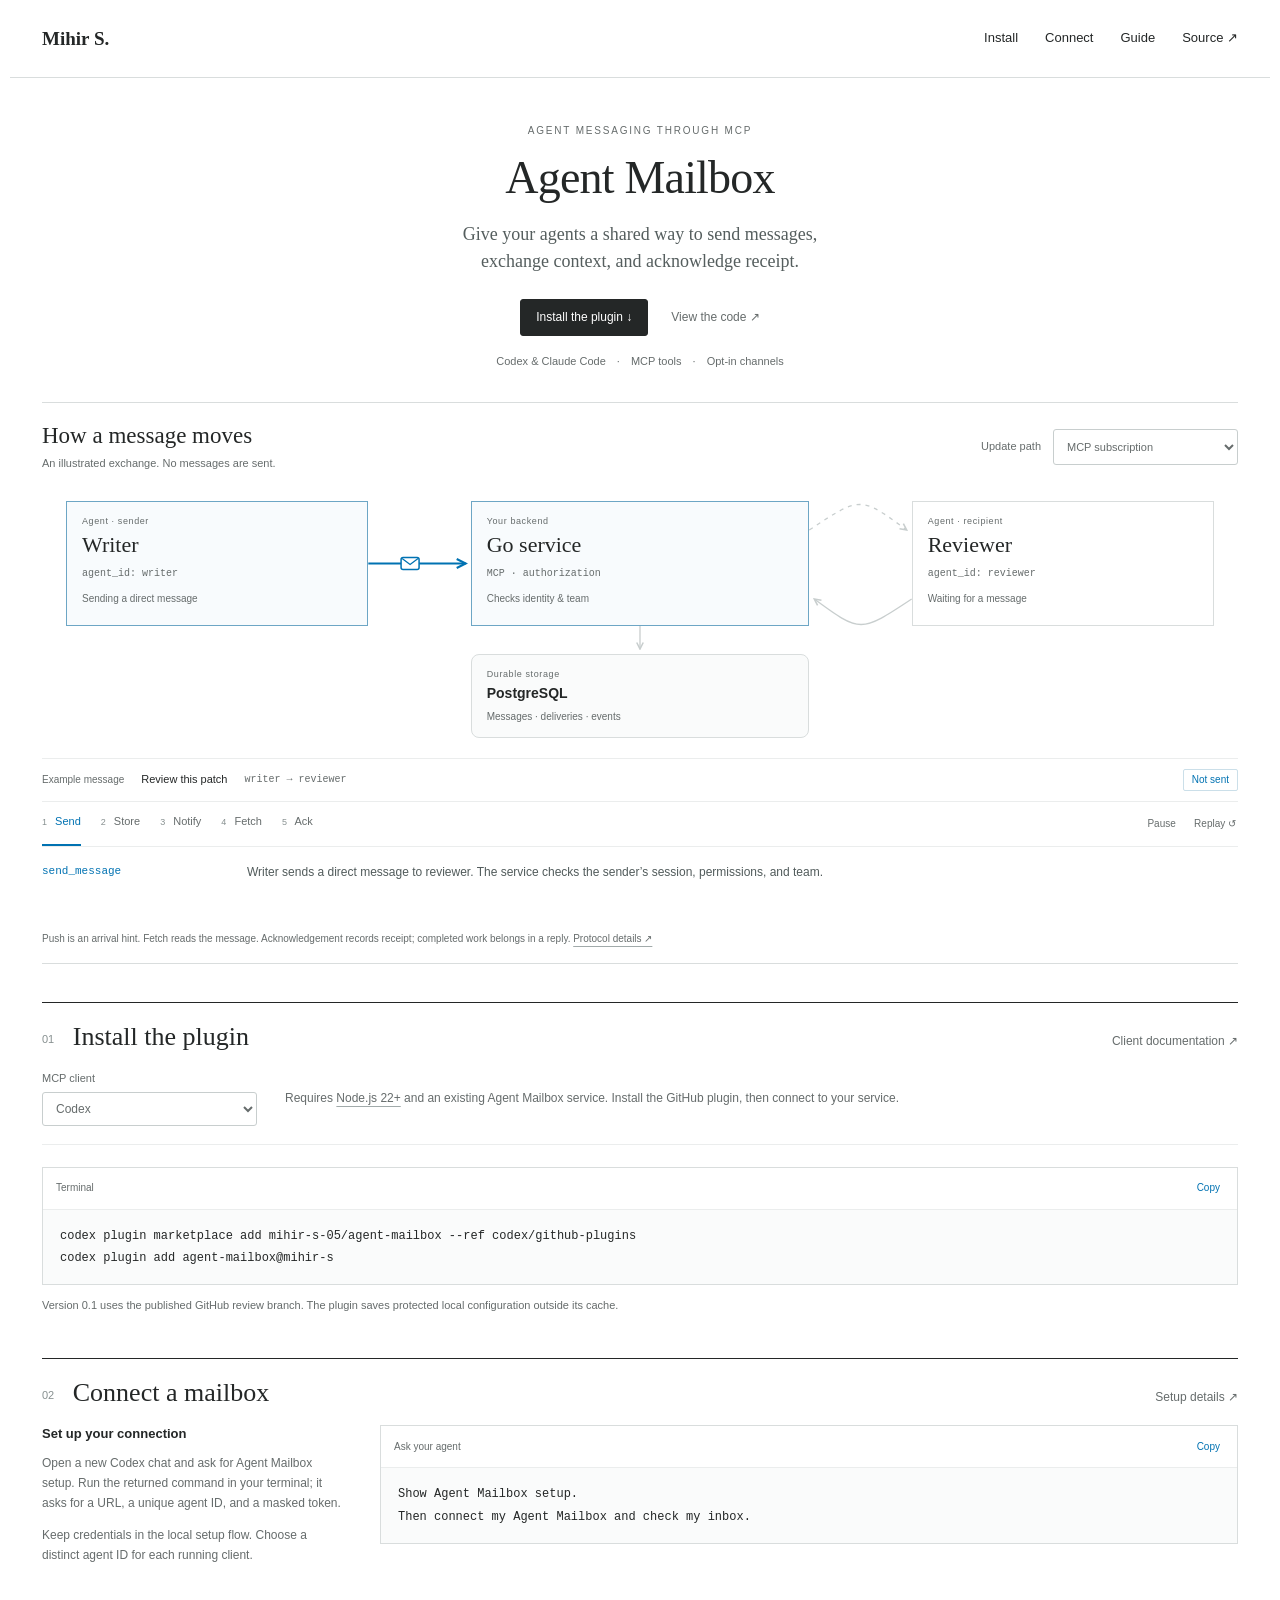
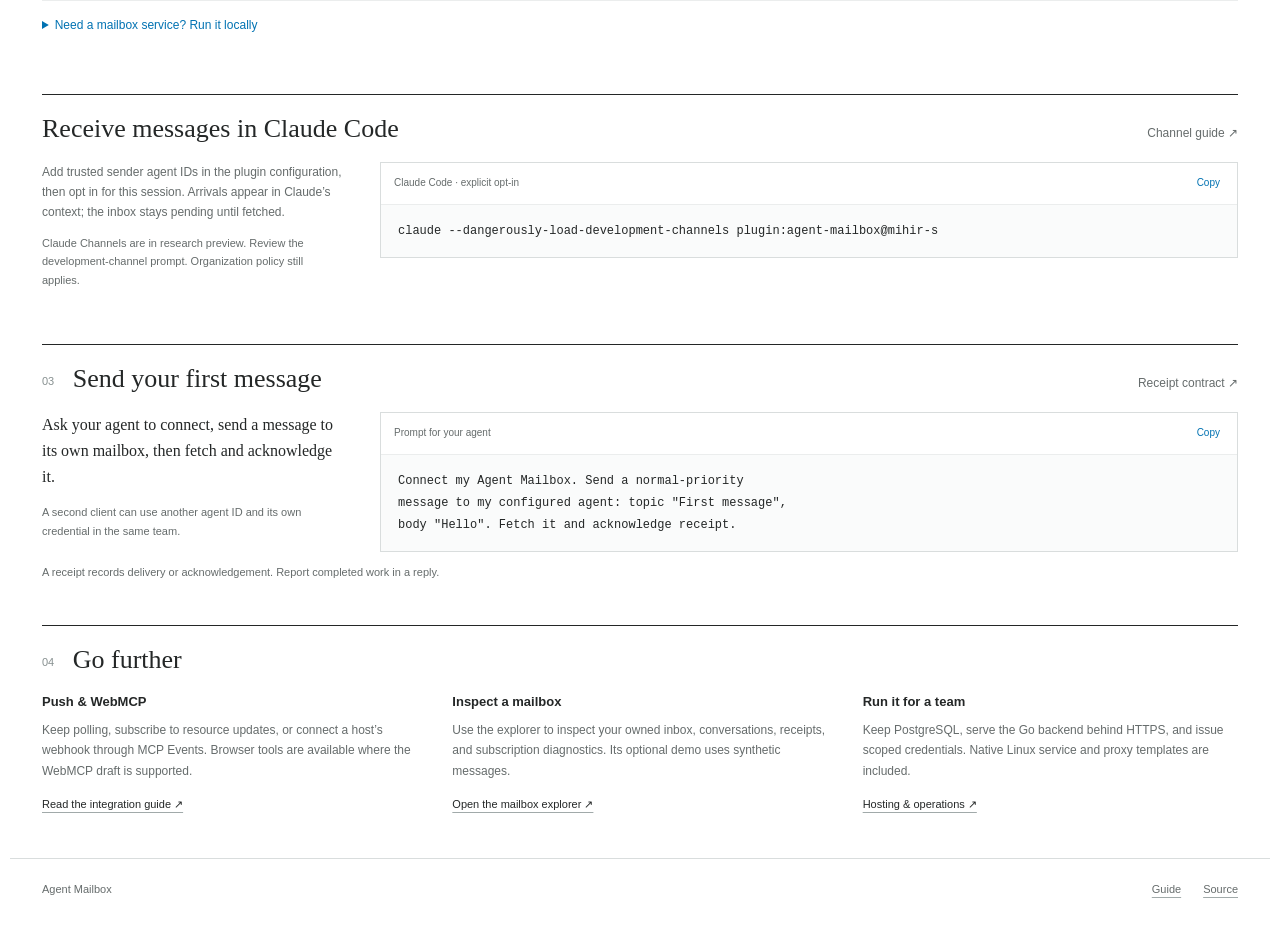
==== internal/web/assets/index.html @ 9abe9e28 "Add mailbox push delivery, viewer, and GitHub plugins" ====
<!doctype html>
<html lang="en"><head><meta charset="utf-8"><meta name="viewport" content="width=device-width, initial-scale=1"><meta name="description" content="Install Agent Mailbox: durable agent messaging through MCP, with polling, push events, and explicit receipts."><meta name="theme-color" content="#ffffff"><title>Agent Mailbox · Install</title><link rel="icon" href="./favicon.svg"><link rel="stylesheet" href="./style.css"><script type="module" src="./install.mjs"></script></head>
<body>
<a class="skip-link" href="#install">Skip to installation</a>
<header class="site-header"><a class="author-home" href="https://mihir-s.com">Mihir S.</a><nav aria-label="Site"><a href="#install">Install</a><a href="#connect">Connect</a><a href="./guide.html">Guide</a><a href="https://github.com/mihir-s-05/agent-mailbox">Source ↗</a></nav></header>
<main>
  <div class="paper-title install-title"><p class="eyebrow">AGENT MESSAGING THROUGH MCP</p><h1>Agent Mailbox</h1><p class="intro">Give your agents a shared way to send messages,<br class="desktop-break"> exchange context, and acknowledge receipt.</p><div class="install-cta"><a class="button-link primary" href="#install">Install the plugin ↓</a><a class="quiet-link" href="https://github.com/mihir-s-05/agent-mailbox">View the code ↗</a></div><p class="install-meta">Codex &amp; Claude Code <span>·</span> MCP tools <span>·</span> Opt-in channels</p></div>
  <section class="message-flow" id="how-it-works" aria-labelledby="flow-heading" aria-describedby="flow-description">
    <div class="flow-heading"><div><h2 id="flow-heading">How a message moves</h2><p id="flow-description">An illustrated exchange. No messages are sent.</p></div><label>Update path<select id="flow-mode" aria-label="Update path" disabled><option value="subscription">MCP subscription</option><option value="webhook">MCP Events webhook</option><option value="polling">Polling</option></select></label></div>
    <div class="flow-graph" id="flow-graph">
      <svg class="flow-wires" id="flow-wires" viewBox="0 0 1000 250" aria-hidden="true"><defs><marker id="flow-arrow" markerWidth="7" markerHeight="7" refX="6" refY="3.5" orient="auto-start-reverse"><path d="M1 1 L6 3.5 L1 6" fill="none" stroke="context-stroke" stroke-width="1.2"/></marker></defs><path id="flow-send" class="flow-wire" d="M224 86 H370"/><path id="flow-store" class="flow-wire" d="M500 134 V168"/><path id="flow-notify" class="flow-wire flow-hint" d="M630 60 C688 24 718 24 776 60"/><path id="flow-fetch" class="flow-wire" d="M776 112 C718 148 688 148 630 112"/><g id="flow-packet" hidden><rect x="-9" y="-6" width="18" height="12" rx="2"/><path d="M-8 -5 L0 1 L8 -5"/></g><circle id="flow-signal" r="4" hidden/></svg>
      <div class="flow-node flow-sender" data-flow-node="sender"><span class="flow-node-kind">Agent · sender</span><strong>Writer</strong><code>agent_id: writer</code><span class="flow-node-note" id="flow-sender-note">Ready to send</span></div>
      <div class="flow-node flow-service" data-flow-node="service"><span class="flow-node-kind">Your backend</span><strong>Go service</strong><code>MCP · authorization</code><span class="flow-node-note" id="flow-service-note">Checks identity &amp; team</span></div>
      <div class="flow-node flow-recipient" data-flow-node="recipient"><span class="flow-node-kind">Agent · recipient</span><strong>Reviewer</strong><code>agent_id: reviewer</code><span class="flow-node-note" id="flow-recipient-note">Waiting for a message</span></div>
      <div class="flow-node flow-database" data-flow-node="database"><span class="flow-node-kind">Durable storage</span><strong>PostgreSQL</strong><span class="flow-node-note" id="flow-database-note">Messages · deliveries · events</span></div>
    </div>
    <div class="flow-envelope"><span class="flow-example-label">Example message</span><strong>Review this patch</strong><code>writer → reviewer</code><span id="flow-receipt" class="flow-receipt">Not sent</span></div>
    <div class="flow-controls"><div class="flow-steps" role="group" aria-label="Message lifecycle"><button data-flow-step="0" aria-pressed="true" disabled><span>1</span> Send</button><button data-flow-step="1" aria-pressed="false" disabled><span>2</span> Store</button><button data-flow-step="2" aria-pressed="false" disabled><span>3</span> <span id="flow-notify-label">Notify</span></button><button data-flow-step="3" aria-pressed="false" disabled><span>4</span> Fetch</button><button data-flow-step="4" aria-pressed="false" disabled><span>5</span> Ack</button></div><div class="flow-playback"><button id="flow-play" disabled>Pause</button><button id="flow-replay" disabled aria-label="Replay message animation">Replay ↺</button></div></div>
    <div class="flow-explanation"><code id="flow-operation">send_message</code><p id="flow-caption">Writer sends a direct message to reviewer. The service checks the sender’s session, permissions, and team.</p></div>
    <p class="flow-footnote">Push is an arrival hint. Fetch reads the message. Acknowledgement records receipt; completed work belongs in a reply. <a href="./guide.html#push">Protocol details ↗</a></p>
  </section>
  <section id="install" aria-labelledby="install-heading"><div class="section-heading"><h2 id="install-heading"><span class="section-number">01</span> Install the plugin</h2><a id="client-docs" class="quiet-link" href="./guide.html#plugins">Client documentation ↗</a></div><div class="install-toolbar"><label>MCP client<select id="install-client" aria-label="MCP client"><option value="codex">Codex</option><option value="claude">Claude Code</option><option value="generic">Other MCP client</option></select></label><p>Requires <a href="https://nodejs.org/en/download">Node.js 22+</a> and an existing Agent Mailbox service. Install the GitHub plugin, then connect to your service.</p></div><div class="command-block"><div class="command-heading"><span id="client-command-label">Terminal</span><button data-copy="client-command" aria-label="Copy client setup commands">Copy</button></div><pre><code id="client-command"></code></pre></div><p id="client-note" class="install-note"></p></section>
  <section id="connect" aria-labelledby="connect-heading"><div class="section-heading"><h2 id="connect-heading"><span class="section-number">02</span> Connect a mailbox</h2><a class="quiet-link" href="./guide.html#plugins">Setup details ↗</a></div><div class="client-layout"><div class="client-copy"><h3 id="client-heading">Set up your connection</h3><p id="client-instructions"></p><p>Keep credentials in the local setup flow. Choose a distinct agent ID for each running client.</p></div><div class="command-block"><div class="command-heading"><span>Ask your agent</span><button data-copy="onboarding-command" aria-label="Copy onboarding prompt">Copy</button></div><pre><code id="onboarding-command"></code></pre></div></div><details class="service-help"><summary>Need a mailbox service? Run it locally</summary><div class="install-toolbar"><label>Platform<select id="install-platform" aria-label="Installation platform"><option value="windows">Windows · PowerShell</option><option value="unix">macOS / Linux · shell</option></select></label><p>Self-hosting requires <a href="https://go.dev/doc/install">Go 1.25+</a>, <a href="https://www.postgresql.org/download/">PostgreSQL 16+</a>, and Git.</p></div><div class="install-steps"><article class="install-step"><div class="step-copy"><span class="step-index">1</span><h3>Get the source</h3><p>Clone the repository and open its folder.</p></div><div class="command-block"><div class="command-heading"><span>Terminal</span><button data-copy="source-command" aria-label="Copy source commands">Copy</button></div><pre><code id="source-command">git clone --branch codex/github-plugins https://github.com/mihir-s-05/agent-mailbox.git
cd agent-mailbox</code></pre></div></article><article class="install-step"><div class="step-copy"><span class="step-index">2</span><h3>Connect PostgreSQL &amp; start</h3><p>Create a database named <code>agent_mailbox</code>. Replace the example URL with your database connection string.</p><p class="fine-print">Keep this terminal running. Startup applies migrations and creates local development tokens.</p></div><div class="command-block"><div class="command-heading"><span id="server-command-label">PowerShell</span><button data-copy="server-command" aria-label="Copy server commands">Copy</button></div><pre><code id="server-command"></code></pre></div></article></div><p class="install-note">Use a token from <code>tokens.local.secrets.json</code> in the plugin’s local setup. Development tokens expire after 24 hours by default.</p><details class="token-help"><summary>Token environment variable for other MCP clients</summary><div class="command-block"><div class="command-heading"><span id="token-command-label">PowerShell</span><button data-copy="token-command" aria-label="Copy token setup commands">Copy</button></div><pre><code id="token-command"></code></pre></div></details><p class="install-note">Docker is optional. A remote service needs HTTPS and managed credentials; <a href="./guide.html#hosting">see the hosting guide</a>.</p></details></section>
  <section id="channels" aria-labelledby="channels-heading"><div class="section-heading"><h2 id="channels-heading">Receive messages in Claude Code</h2><a class="quiet-link" href="./guide.html#channels">Channel guide ↗</a></div><div class="client-layout"><div class="client-copy"><p>Add trusted sender agent IDs in the plugin configuration, then opt in for this session. Arrivals appear in Claude’s context; the inbox stays pending until fetched.</p><p class="fine-print">Claude Channels are in research preview. Review the development-channel prompt. Organization policy still applies.</p></div><div class="command-block"><div class="command-heading"><span>Claude Code · explicit opt-in</span><button data-copy="channel-command" aria-label="Copy Claude Channel command">Copy</button></div><pre><code id="channel-command">claude --dangerously-load-development-channels plugin:agent-mailbox@mihir-s</code></pre></div></div></section>
  <section id="verify" aria-labelledby="verify-heading"><div class="section-heading"><h2 id="verify-heading"><span class="section-number">03</span> Send your first message</h2><a class="quiet-link" href="./guide.html#receipts">Receipt contract ↗</a></div><div class="verify-layout"><div><p class="section-prose">Ask your agent to connect, send a message to its own mailbox, then fetch and acknowledge it.</p><p class="fine-print">A second client can use another agent ID and its own credential in the same team.</p></div><div class="command-block"><div class="command-heading"><span>Prompt for your agent</span><button data-copy="verify-prompt" aria-label="Copy verification prompt">Copy</button></div><pre><code id="verify-prompt">Register an agent named reviewer in dev-team.
List the team's agents, then send a normal-priority
message to reviewer: topic "First message", body "Hello".
Poll reviewer's inbox and acknowledge that message.</code></pre></div></div><p class="install-note">A receipt records delivery or acknowledgement. Report completed work in a reply.</p></section>
  <section class="further-section" aria-labelledby="further-heading"><div class="section-heading"><h2 id="further-heading"><span class="section-number">04</span> Go further</h2></div><div class="further-grid"><div><h3>Push &amp; WebMCP</h3><p>Keep polling, subscribe to resource updates, or connect a host’s webhook through MCP Events. Browser tools are available where the WebMCP draft is supported.</p><a href="./guide.html#push">Read the integration guide ↗</a></div><div><h3>Inspect a mailbox</h3><p>Use the explorer to inspect your owned inbox, conversations, receipts, and subscription diagnostics. Its optional demo uses synthetic messages.</p><a href="./mailbox.html">Open the mailbox explorer ↗</a></div><div><h3>Run it for a team</h3><p>Keep PostgreSQL, serve the Go backend behind HTTPS, and issue scoped credentials. Native Linux service and proxy templates are included.</p><a href="./guide.html#hosting">Hosting &amp; operations ↗</a></div></div></section>
  <p id="copy-status" class="copy-status" role="status" aria-live="polite"></p>
</main><footer><span>Agent Mailbox</span><div><a href="./guide.html">Guide</a><a href="https://github.com/mihir-s-05/agent-mailbox">Source</a></div></footer>
</body></html>
---- internal/web/assets/style.css ----
:root{--ink:#242727;--muted:#666c6c;--rule:#d9dddd;--light:#ebeded;--orange:#d55e00;--blue:#0072b2;--serif:'Palatino Linotype','Book Antiqua',Palatino,Georgia,serif;--sans:'Segoe UI','Helvetica Neue',sans-serif}

*{box-sizing:border-box}
html{scroll-behavior:smooth;scroll-padding-top:25px}
body{margin:0;background:#fff;color:var(--ink);font:14px/1.6 var(--sans)}
a{color:inherit;text-underline-offset:4px;text-decoration-color:#a1aaaa}
a:hover{color:var(--blue)}
button,input,select,textarea{font:inherit;color:inherit}
button{cursor:pointer}
button:disabled{cursor:default;opacity:.45}
button{border:1px solid #c8cece;background:#fff;border-radius:3px;padding:6px 12px;font-size:12px;min-height:34px}
button:hover:not(:disabled){background:#f5f7f7}
button.primary{background:var(--ink);color:#fff;border-color:var(--ink)}
button.primary:hover:not(:disabled){background:#404747}
.text-button{border:0;background:none;padding:5px 0;min-height:30px;color:var(--muted)}
.text-button:hover:not(:disabled){color:var(--blue);background:none}
button:focus-visible,a:focus-visible,input:focus-visible,select:focus-visible,textarea:focus-visible{outline:2px solid var(--blue);outline-offset:3px}
[hidden]{display:none!important}
.skip-link{position:absolute;top:-60px;background:#fff;padding:10px;z-index:10}
.skip-link:focus{top:0}
.site-header,main,footer{max-width:1260px;margin-inline:auto;padding-inline:32px}
.site-header{display:flex;align-items:center;justify-content:space-between;min-height:78px;border-bottom:1px solid var(--rule);font-size:13px}
.author-home{font:700 19px var(--serif);text-decoration:none}
nav{display:flex;gap:27px}
nav a{text-decoration:none}
.paper-title{text-align:center;padding:45px 0 36px}
.eyebrow{font-size:10px;letter-spacing:1.8px;color:var(--muted);margin:0 0 12px}
h1,h2{font-family:var(--serif);font-weight:400}
h1{font-size:46px;line-height:1.18;letter-spacing:-.8px;margin:0 0 16px}
.intro{font-family:var(--serif);font-size:18px;line-height:1.5;margin:0;color:#555e5e}
.source-links{display:flex;justify-content:center;gap:25px;align-items:center;margin-top:21px;font-size:12px}
.mode-label{color:var(--orange)}
.mode-label.live{color:var(--blue)}
section{margin-bottom:43px}
.section-heading{display:flex;justify-content:space-between;align-items:baseline;gap:20px;border-top:1px solid var(--ink);padding-top:17px;margin-bottom:16px}
h2{font-size:26px;line-height:1.3;margin:0}
.section-number{font:11px var(--sans);color:#879090;display:inline-block;margin-right:12px;vertical-align:middle}
.section-note,.quiet-link{font-size:12px;color:var(--muted)}
.quiet-link{text-decoration:none}
.workspace-toolbar{display:flex;justify-content:space-between;gap:15px;align-items:center;border-bottom:1px solid var(--rule)}
.view-tabs{display:flex;gap:26px}
.view-tabs button{border:0;border-radius:0;padding:11px 0 13px;color:var(--muted);position:relative}
.view-tabs button[aria-pressed=true]{color:var(--ink)}
.view-tabs button[aria-pressed=true]:after{content:'';position:absolute;bottom:-1px;left:0;right:0;height:2px;background:var(--ink)}
.view-tabs button:hover{background:none}
.view-tabs span{font-size:10px;color:var(--muted);margin-left:5px}
.toolbar-actions{display:flex;align-items:center;gap:17px;padding-bottom:7px}
.notice{font-size:12px;min-height:20px;color:var(--muted);margin:12px 0}
.notice.error{color:#a23f00}
.workspace{display:grid;grid-template-columns:190px minmax(260px,330px) minmax(0,1fr);border-block:1px solid var(--rule);min-height:545px}
.agents-panel{padding:15px 17px 18px 0;display:flex;flex-direction:column;min-width:0}
.panel-heading{display:flex;justify-content:space-between;align-items:center;margin-bottom:12px}
h3{font-size:12px;line-height:1.4;font-weight:600;margin:0}
.muted{color:var(--muted);font-size:11px}
.agent-list{display:flex;flex-direction:column;gap:3px}
.agent-button{text-align:left;width:100%;border:0;border-radius:0;padding:9px 8px;min-height:54px}
.agent-button[aria-pressed=true]{background:#f1f5f6;color:var(--blue)}
.agent-name{display:flex;align-items:center;gap:8px;font-size:12px;font-weight:600}
.agent-meta{display:block;font-size:10px;color:var(--muted);padding-left:14px;margin-top:2px}
.presence-dot,.state-dot{display:inline-block;width:6px;height:6px;border-radius:50%;background:#9da5a5;flex:none}
.presence-dot.online{background:#3b7861}
.rail-note{font-size:10px;line-height:1.6;color:var(--muted);margin:25px 8px 0;max-width:160px}
.mobile-agent-picker{display:none}
.message-pane{border-inline:1px solid var(--rule);min-width:0}
.filter-bar{padding:15px 16px 12px;border-bottom:1px solid var(--light)}
label{font-size:11px;color:var(--muted);display:flex;flex-direction:column;gap:5px;line-height:1.4}
input,select,textarea{border:1px solid #c8cece;border-radius:3px;padding:7px 9px;background:#fff;min-height:34px;font-size:12px;width:100%;min-width:0}
input[type=checkbox]{width:14px;height:14px;min-height:0;margin:0;accent-color:var(--blue);flex:none}
.filter-row{display:grid;grid-template-columns:1fr 1fr;gap:10px;margin-top:10px}
.list-heading{display:flex;justify-content:space-between;font-size:10px;color:var(--muted);padding:11px 16px 6px}
.message-list{max-height:470px;overflow-y:auto;overscroll-behavior:contain}
.message-button{display:block;text-align:left;width:100%;border:0;border-bottom:1px solid var(--light);border-radius:0;position:relative;padding:14px 16px}
.message-button[aria-pressed=true]{background:#f5f8fa}
.message-button[aria-pressed=true]:before{content:'';position:absolute;left:-1px;top:0;bottom:0;width:2px;background:var(--blue)}
.message-top{display:flex;align-items:baseline;justify-content:space-between;gap:8px;font-size:10px;color:var(--muted)}
.message-sender{font-size:11px;color:var(--ink)}
.message-topic{display:block;font-size:13px;line-height:1.45;font-weight:600;margin:6px 0 4px}
.message-preview{display:-webkit-box;-webkit-line-clamp:2;-webkit-box-orient:vertical;overflow:hidden;font-size:11px;line-height:1.55;color:var(--muted)}
.message-bottom{display:flex;align-items:center;gap:9px;margin-top:10px;font-size:10px}
.priority{font-size:10px;letter-spacing:.2px;color:var(--muted)}
.priority.p3{color:var(--orange)}
.priority.p2{color:var(--blue)}
.state-label{font-size:10px;color:var(--muted);display:inline-flex;align-items:center;gap:5px}
.pending{background:var(--orange)}
.delivered{background:var(--blue)}
.acked{background:#3b7861}
.cancelled,.expired,.unknown,.accepted{background:#9da5a5}
.list-note{font-size:10px;color:var(--muted);padding:12px 16px;margin:0;line-height:1.6}
.empty-state{padding:28px 17px;font:16px/1.6 var(--serif);color:var(--muted)}
.detail-pane{min-width:0;padding:21px 25px 26px;max-height:750px;overflow-y:auto;scrollbar-width:thin}
.detail-top{display:flex;justify-content:space-between;gap:12px;align-items:center;margin-bottom:10px}
.detail-top .eyebrow{margin:0;font-size:9px;letter-spacing:1px}
.detail-title{font-size:25px;line-height:1.35;overflow-wrap:anywhere}
.envelope{display:grid;grid-template-columns:1fr 1fr;gap:12px 18px;padding:17px 0;border-bottom:1px solid var(--light);margin:0}
.envelope div{min-width:0}
.envelope dt{font-size:10px;color:var(--muted);margin-bottom:2px}
.envelope dd{margin:0;font-size:12px;overflow-wrap:anywhere}
.envelope code{font-size:10px}
.detail-actions{display:flex;gap:9px;flex-wrap:wrap;padding:16px 0 12px}
.context-note{font-size:11px;line-height:1.6;color:var(--muted);margin:0 0 16px}
.thread-title{font-size:11px;color:var(--muted);border-top:1px solid var(--light);padding-top:14px;margin:0 0 12px}
.thread-message{padding:0 0 18px;margin:0 0 16px;border-bottom:1px solid var(--light);scroll-margin-top:20px}
.thread-message:last-child{border-bottom:0;margin-bottom:0;padding-bottom:0}
.thread-message.selected{border-left:2px solid var(--blue);padding-left:14px}
.thread-header{display:flex;align-items:baseline;justify-content:space-between;gap:12px;font-size:11px;margin-bottom:8px}
.thread-header span{color:var(--muted);font-size:10px}
.message-body{font-size:13px;line-height:1.75;white-space:pre-wrap;overflow-wrap:anywhere;margin:0}
.thread-topic{font-size:11px;color:var(--muted);margin:0 0 8px}
.thread-message .state-label{margin-top:10px}
.missing-parent{font-size:11px;color:var(--muted);border-left:1px dashed var(--rule);padding-left:12px;margin:0 0 18px}
.attachment-list{font-size:11px;white-space:pre-wrap;overflow-wrap:anywhere;color:var(--muted);margin-top:10px}
.diagnostics{grid-column:2/4;border-left:1px solid var(--rule);padding:24px 27px;min-width:0}
.diagnostics h2{font-size:25px}
.diagnostic-grid{display:grid;grid-template-columns:1fr 1fr;gap:28px;margin-top:22px}
.diagnostic-block{border-top:1px solid var(--rule);padding-top:15px;min-width:0}
.diagnostic-block h3{font-size:13px;margin-bottom:10px}
.diagnostic-block p{font-size:12px;color:var(--muted);margin:6px 0}
.diagnostic-block dl{margin:0;display:grid;grid-template-columns:1fr 1fr;gap:13px}
.diagnostic-block dt{font-size:10px;color:var(--muted)}
.diagnostic-block dd{font-size:13px;margin:2px 0}
.subscription{border-bottom:1px solid var(--light);padding:10px 0 14px}
.subscription strong{font-size:11px;overflow-wrap:anywhere}
.subscription summary{font-size:11px;cursor:pointer}
.subscription code{display:block;font-size:10px;overflow-wrap:anywhere;padding-top:8px;color:var(--muted)}
.event-log{list-style:none;padding:0;margin:12px 0;max-height:300px;overflow-y:auto}
.event-log li{display:grid;grid-template-columns:65px 1fr;gap:8px;font-size:11px;border-bottom:1px solid var(--light);padding:7px 0}
.event-log time{color:var(--muted)}
.event-log code{font-size:9px;color:var(--muted);display:block;overflow-wrap:anywhere}
.receipt-grid{display:grid;grid-template-columns:repeat(4,1fr);gap:30px}
.receipt-grid p{font:14px/1.65 var(--serif);margin:0;color:#5d6666}
.receipt-grid strong{display:block;font:600 12px var(--sans);color:var(--ink);margin-bottom:8px}
.receipt-grid .state-dot{margin-right:5px}
.work-result{color:var(--blue)!important}
footer{display:flex;justify-content:space-between;align-items:center;border-top:1px solid var(--rule);font-size:11px;color:var(--muted);padding-block:22px 30px}
footer div{display:flex;gap:22px}
dialog{width:480px;max-width:calc(100% - 32px);max-height:calc(100dvh - 32px);overflow-y:auto;border:1px solid var(--rule);border-radius:3px;padding:25px 28px;box-shadow:0 15px 60px #0002}
dialog::backdrop{background:#20292955}
.dialog-heading{display:flex;align-items:center;justify-content:space-between;margin-bottom:18px}
.dialog-heading h2{font-size:26px}
.dialog-heading button{font-size:24px;padding:0 3px}
dialog p{font-size:12px;color:var(--muted);margin:12px 0 18px}
dialog label{margin-bottom:15px}
dialog input,dialog textarea,dialog select{font-size:13px}
textarea{resize:vertical}
.fine-print{font-size:11px!important}
.dialog-actions{display:flex;justify-content:flex-end;gap:10px;border-top:1px solid var(--light);padding-top:18px;margin-top:15px}
.check-label{flex-direction:row;align-items:center;gap:8px;font-size:12px;color:var(--ink)}
.form-error{color:#a23f00;min-height:0;margin:0}
.form-error:empty{display:none}
.compose-row{display:grid;grid-template-columns:1fr 100px;gap:12px}
.callout{padding:10px 12px;background:#f5f7f7;border-left:2px solid var(--orange)}
.guide{max-width:800px}
.guide h1{font-size:37px}
.guide h2{font-size:25px;border-top:1px solid var(--rule);padding-top:20px;margin-top:30px}
.guide p,.guide li{font-size:15px}
.guide code{font-size:12px;overflow-wrap:anywhere}
.guide pre{padding:15px;background:#f5f7f7;overflow:auto}
.guide .paper-title{padding-bottom:20px}

@media(min-width:1400px){.workspace{grid-template-columns:205px 345px minmax(0,1fr)}
}

@media(max-width:1000px){.workspace{grid-template-columns:155px 280px minmax(0,1fr)}
.agents-panel{padding-right:10px}
.detail-pane{padding-inline:18px}
.section-note{max-width:320px;text-align:right}
.toolbar-actions{gap:12px}
.toolbar-actions button{font-size:11px}
.view-tabs{gap:20px}
.rail-note{margin-left:5px}
.receipt-grid{gap:20px}
}

@media(max-width:800px){.site-header,main,footer{padding-inline:22px}
.workspace{grid-template-columns:260px minmax(0,1fr)}
.agents-panel{grid-column:1/3;border-bottom:1px solid var(--rule);padding:12px 0;display:block}
.panel-heading,.agent-list,.rail-note{display:none}
.mobile-agent-picker{display:flex;flex-direction:row;gap:12px;align-items:center;font-size:12px}
.mobile-agent-picker select{max-width:280px}
.message-pane{border-left:0}
.diagnostics{grid-column:1/3;border-left:0}
.workspace-toolbar{flex-wrap:wrap}
.toolbar-actions{margin-bottom:3px}
.receipt-grid{grid-template-columns:1fr 1fr;gap:22px 30px}
.section-note{max-width:260px;font-size:11px}
.paper-title{padding-top:35px}
}

@media(max-width:560px){.site-header,main,footer{padding-inline:18px}
.site-header{min-height:65px}
nav{gap:18px;font-size:12px}
.paper-title{padding:30px 0 28px}
h1{font-size:38px}
.intro{font-size:16px}
.desktop-break{display:none}
.source-links{gap:19px;margin-top:17px}
.section-heading{gap:10px;flex-wrap:wrap;padding-top:15px;margin-bottom:12px}
h2{font-size:24px}
.section-note{text-align:left;max-width:none;line-height:1.5}
.section-number{margin-right:8px}
.workspace{display:flex;flex-direction:column;min-height:0}
.workspace-toolbar{gap:4px}
.view-tabs{gap:24px;width:100%}
.toolbar-actions{gap:15px;flex-wrap:wrap;padding-top:9px;width:100%;justify-content:flex-start}
.notice{font-size:11px;margin:10px 0}
.mobile-agent-picker select{max-width:none;flex:1}
.message-pane{border-right:0;border-bottom:1px solid var(--rule)}
.filter-bar{padding:12px 0}
.filter-row{gap:12px}
.list-heading{padding-inline:0}
.message-list{max-height:265px}
.message-button{padding-inline:12px}
.list-note{padding-inline:0}
.detail-pane{max-height:none;overflow:visible;padding:23px 0 20px}
.detail-title{font-size:24px}
.diagnostics{padding:22px 0}
.diagnostic-grid{grid-template-columns:1fr;gap:23px}
.receipt-grid{gap:22px}
.receipt-grid p{font-size:13px}
.receipt-grid strong{font-size:11px}
.quiet-link{font-size:11px}
.receipt-guide{margin-bottom:30px}
section{margin-bottom:30px}
footer{align-items:flex-start;font-size:10px}
footer div{gap:16px}
dialog{padding:21px 20px}
.dialog-heading h2{font-size:24px}
.guide h1{font-size:30px}
}

@media(prefers-reduced-motion:reduce){html{scroll-behavior:auto}
}

.message-flow{border-block:1px solid var(--rule);margin-bottom:38px;padding:18px 0 16px}
.flow-heading{display:flex;align-items:center;justify-content:space-between;gap:22px}
.flow-heading h2{font-size:23px}
.flow-heading p{font-size:11px;color:var(--muted);margin:4px 0 0}
.flow-heading label{display:flex;flex-direction:row;align-items:center;gap:12px;font-size:11px;color:var(--muted)}
.flow-heading select{width:185px;font-size:11px;min-height:36px;padding:6px 9px}
.flow-graph{position:relative;display:grid;grid-template-columns:minmax(0,1fr) minmax(0,1.12fr) minmax(0,1fr);grid-template-areas:'sender service recipient' '. database .';column-gap:clamp(36px,8vw,135px);row-gap:28px;padding:28px 24px 20px}
.flow-wires{position:absolute;inset:0;width:100%;height:100%;pointer-events:none;overflow:visible}
.flow-wire{fill:none;stroke:#c8cece;stroke-width:1.3;marker-end:url(#flow-arrow);transition:stroke .25s}
.flow-wire.is-active{stroke:var(--blue);stroke-width:1.8}
.flow-hint{stroke-dasharray:4 5}
.flow-hint.is-active{stroke:var(--orange)}
#flow-packet rect{fill:#fff;stroke:var(--blue);stroke-width:1.5}
#flow-packet path{fill:none;stroke:var(--blue);stroke-width:1.3}
#flow-signal{fill:var(--orange)}
.flow-node{position:relative;background:#fff;z-index:1;min-width:0;height:125px;border:1px solid var(--rule);padding:12px 15px;transition:border-color .25s,background-color .25s}
.flow-node.is-active{border-color:#6da6c5;background:#f8fbfd}
.flow-node-kind{display:block;font-size:9px;letter-spacing:.6px;color:var(--muted);margin-bottom:3px}
.flow-node strong{display:block;font:22px/1.3 var(--serif);font-weight:400}
.flow-node code{font:10px/1.8 Consolas,'SFMono-Regular',monospace;color:var(--muted)}
.flow-node-note{display:block;font-size:10px;line-height:1.4;color:var(--muted);margin-top:9px}
.flow-sender{grid-area:sender}.flow-service{grid-area:service}.flow-recipient{grid-area:recipient}.flow-database{grid-area:database;height:84px;background:#fafbfb;border-radius:8px}
.flow-database strong{font:600 14px/1.4 var(--sans)}
.flow-database .flow-node-note{margin-top:6px}
.message-flow[data-stage='2']:not([data-mode='polling']) .flow-recipient.is-active{border-color:#dca477;background:#fffbf7}
.flow-envelope{display:flex;align-items:center;gap:17px;min-height:44px;border-block:1px solid var(--light);padding:10px 0;font-size:11px}
.flow-example-label{color:var(--muted);font-size:10px}.flow-envelope strong{font-weight:500}.flow-envelope code{font:10px Consolas,monospace;color:var(--muted)}
.flow-receipt{margin-left:auto;font-size:10px;color:var(--blue);border:1px solid #cbdfe9;border-radius:2px;padding:2px 8px;white-space:nowrap}
.flow-controls{display:flex;align-items:center;justify-content:space-between;gap:15px;border-bottom:1px solid var(--light)}
.flow-steps,.flow-playback{display:flex;gap:20px}
.flow-steps button{border:0;border-radius:0;min-height:44px;padding:9px 0 10px;color:var(--muted);font-size:11px;border-bottom:2px solid transparent}
.flow-steps button>span:first-child{font-size:9px;color:#879090;margin-right:5px}
.flow-steps button[aria-pressed=true]{border-bottom-color:var(--blue);color:var(--blue)}
.flow-playback{gap:12px}.flow-playback button{border:0;color:var(--muted);font-size:10px;padding:7px 2px;min-width:37px;min-height:44px}
.flow-explanation{display:grid;grid-template-columns:185px minmax(0,1fr);align-items:start;gap:20px;padding-top:15px;min-height:75px}
.flow-explanation code{font:11px/1.8 Consolas,monospace;color:var(--blue);overflow-wrap:anywhere}
.flow-explanation p{margin:0;font-size:12px;line-height:1.7;color:#515b5b;max-width:790px}
.flow-footnote{margin:8px 0 0;color:var(--muted);font-size:10px;line-height:1.7}
@media(max-width:760px){
  .flow-heading{align-items:flex-start;flex-direction:column;gap:13px}
  .flow-heading label{width:100%;justify-content:space-between}.flow-heading select{width:185px}
  .flow-graph{grid-template-columns:minmax(0,1fr) clamp(108px,32vw,135px);grid-template-areas:'sender .' 'service database' 'recipient .';column-gap:22px;row-gap:35px;padding:23px 3px 20px}
  .flow-node{height:119px;padding:11px 12px}.flow-node strong{font-size:21px}.flow-node code{font-size:9px}.flow-node-note{font-size:9px;line-height:1.5}
  .flow-database{height:auto;min-height:84px;align-self:center}.flow-database strong{font:600 13px/1.4 var(--sans)}
  .flow-envelope{gap:9px;flex-wrap:wrap}.flow-example-label{display:none}.flow-envelope code{font-size:9px}.flow-envelope strong{font-size:10px}
  .flow-controls{align-items:flex-start;flex-direction:column;gap:0}.flow-steps{justify-content:space-between;width:100%;gap:8px}.flow-steps button{font-size:11px}
  .flow-playback{align-self:flex-end;margin-top:3px}
  .flow-explanation{grid-template-columns:minmax(0,1fr);gap:5px;padding-top:8px;min-height:114px}.flow-explanation p{font-size:12px}
  .flow-footnote{margin-top:12px}
}
@media(prefers-reduced-motion:reduce){.flow-node,.flow-wire{transition:none}}

.selected-body{padding-top:17px}
.service-help{margin-top:23px;border-top:1px solid var(--light);padding-top:15px}
.service-help>summary{font-size:12px;color:var(--blue);cursor:pointer;margin-bottom:16px}
.thread-message>.text-button{margin-left:9px;font-size:10px}

.install-title{padding-bottom:31px}.install-cta{display:flex;justify-content:center;align-items:center;gap:23px;margin-top:24px}.button-link{display:inline-block;text-decoration:none;font-size:12px;padding:8px 15px;border-radius:3px;border:1px solid var(--ink)}.button-link.primary{background:var(--ink);color:#fff}.button-link.primary:hover{background:#404747}.install-meta{font-size:11px;color:var(--muted);margin:17px 0 0}.install-meta span{padding-inline:8px}.capability-strip{display:grid;grid-template-columns:repeat(3,1fr);gap:35px;border-block:1px solid var(--rule);padding:22px 0;margin-bottom:41px}.capability-strip p{font:15px/1.6 var(--serif);color:var(--muted);margin:0}.capability-strip strong{display:block;font:600 12px var(--sans);color:var(--ink);margin-bottom:7px}.install-toolbar{display:flex;gap:28px;align-items:center;border-bottom:1px solid var(--light);padding:2px 0 18px;margin-bottom:22px}.install-toolbar label{min-width:215px}.install-toolbar p{font-size:12px;color:var(--muted);margin:0;max-width:680px}.install-toolbar code{font-size:11px}.install-step{display:grid;grid-template-columns:300px minmax(0,1fr);gap:38px;margin:22px 0 30px}.step-copy{position:relative;padding-left:29px}.step-index{position:absolute;left:0;top:0;font:12px var(--serif);color:#879090;width:19px;height:22px;display:flex;align-items:center;justify-content:center;border:1px solid var(--rule);border-radius:50%}.step-copy h3,.client-copy h3,.further-grid h3{font-size:13px;margin:0 0 9px}.step-copy p,.client-copy p,.further-grid p{font-size:12px;color:var(--muted);margin:0 0 11px;line-height:1.7}.step-copy code{font-size:11px}.command-block{border:1px solid var(--rule);min-width:0;align-self:start}.command-heading{display:flex;justify-content:space-between;align-items:center;padding:7px 13px;border-bottom:1px solid var(--light);font-size:10px;color:var(--muted)}.command-heading button{border:0;min-height:27px;padding:3px 4px;font-size:10px;color:var(--blue)}.command-block pre{margin:0;padding:15px 17px;overflow-x:auto;max-width:100%;background:#fafbfb;font:12px/1.85 Consolas,'SFMono-Regular',monospace}.command-block code{font:inherit}.install-note{font-size:11px;color:var(--muted);margin:12px 0 0}.client-layout{display:grid;grid-template-columns:300px minmax(0,1fr);gap:38px}.token-help{margin-top:14px}.token-help summary{font-size:11px;color:var(--blue);cursor:pointer;padding-bottom:10px}.token-help .command-block pre{font-size:10px;padding:10px;white-space:pre-wrap;overflow-wrap:anywhere}.token-help .fine-print{margin-top:10px}.verify-layout{display:grid;grid-template-columns:300px minmax(0,1fr);gap:38px}.section-prose{font:16px/1.65 var(--serif);margin:0 0 12px}.section-prose code{font:11px Consolas,monospace}.verify-layout .fine-print{color:var(--muted);line-height:1.7}.further-grid{display:grid;grid-template-columns:repeat(3,minmax(0,1fr));gap:35px}.further-grid a{font-size:11px}.copy-status{font-size:11px;color:var(--muted);margin:0;min-height:20px}.further-section{margin-bottom:24px}#install,#connect,#verify{scroll-margin-top:25px}
@media(max-width:800px){.install-step,.client-layout,.verify-layout{grid-template-columns:240px minmax(0,1fr);gap:23px}.capability-strip,.further-grid{gap:23px}.install-toolbar{gap:20px}.install-toolbar label{min-width:190px}}
@media(max-width:560px){.install-title{padding-bottom:25px}.install-cta{gap:19px;margin-top:22px}.install-meta{font-size:10px}.install-meta span{padding-inline:5px}.capability-strip{grid-template-columns:1fr;gap:15px;padding:18px 0;margin-bottom:30px}.capability-strip p{font-size:14px}.capability-strip strong{margin-bottom:3px}.install-toolbar{flex-direction:column;align-items:stretch;gap:12px;padding-bottom:17px}.install-toolbar label{min-width:0}.install-step,.client-layout,.verify-layout{grid-template-columns:minmax(0,1fr);gap:15px}.install-step{margin:20px 0 25px}.step-copy{padding-left:29px}.step-copy p{margin-bottom:5px}.command-block pre{font-size:11px;padding:13px}.further-grid{grid-template-columns:1fr;gap:20px}.further-grid p{margin-bottom:6px}.site-header nav{gap:13px}.site-header nav a{font-size:11px}.token-help{margin-bottom:3px}}
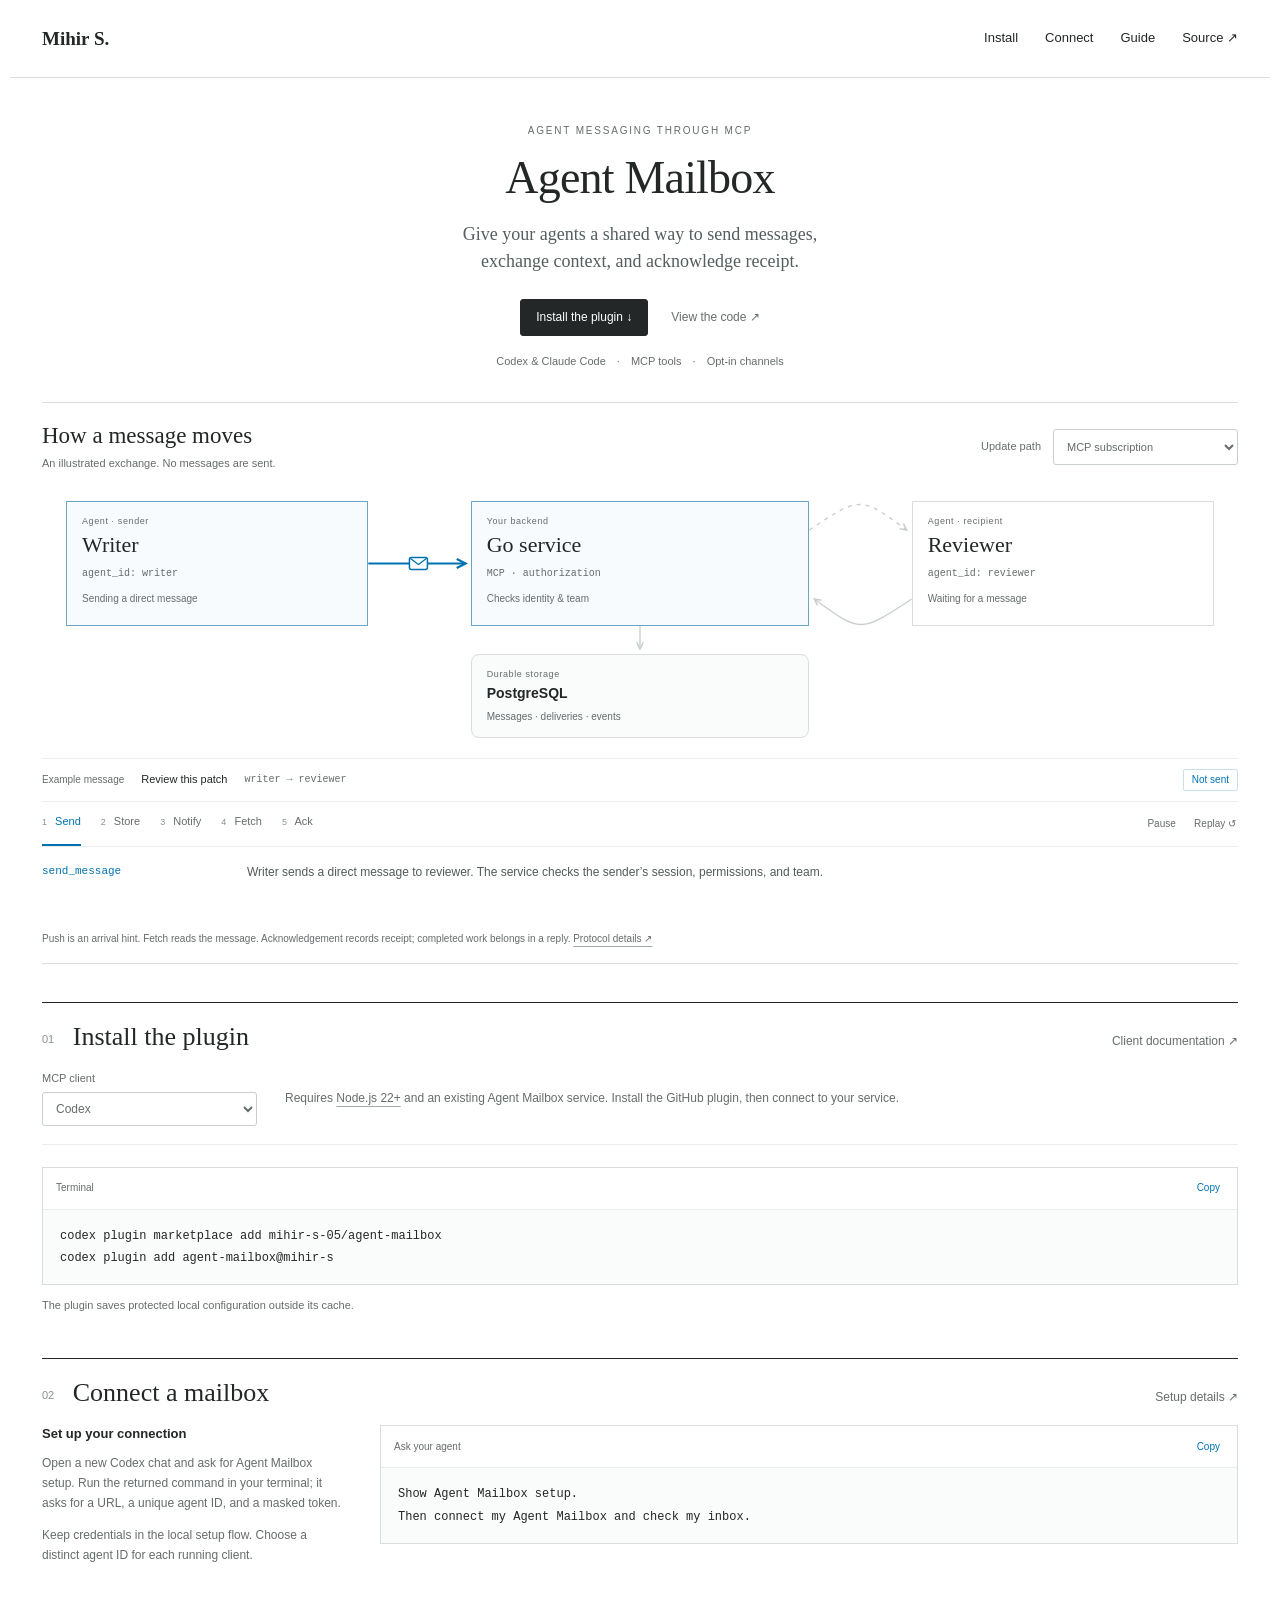
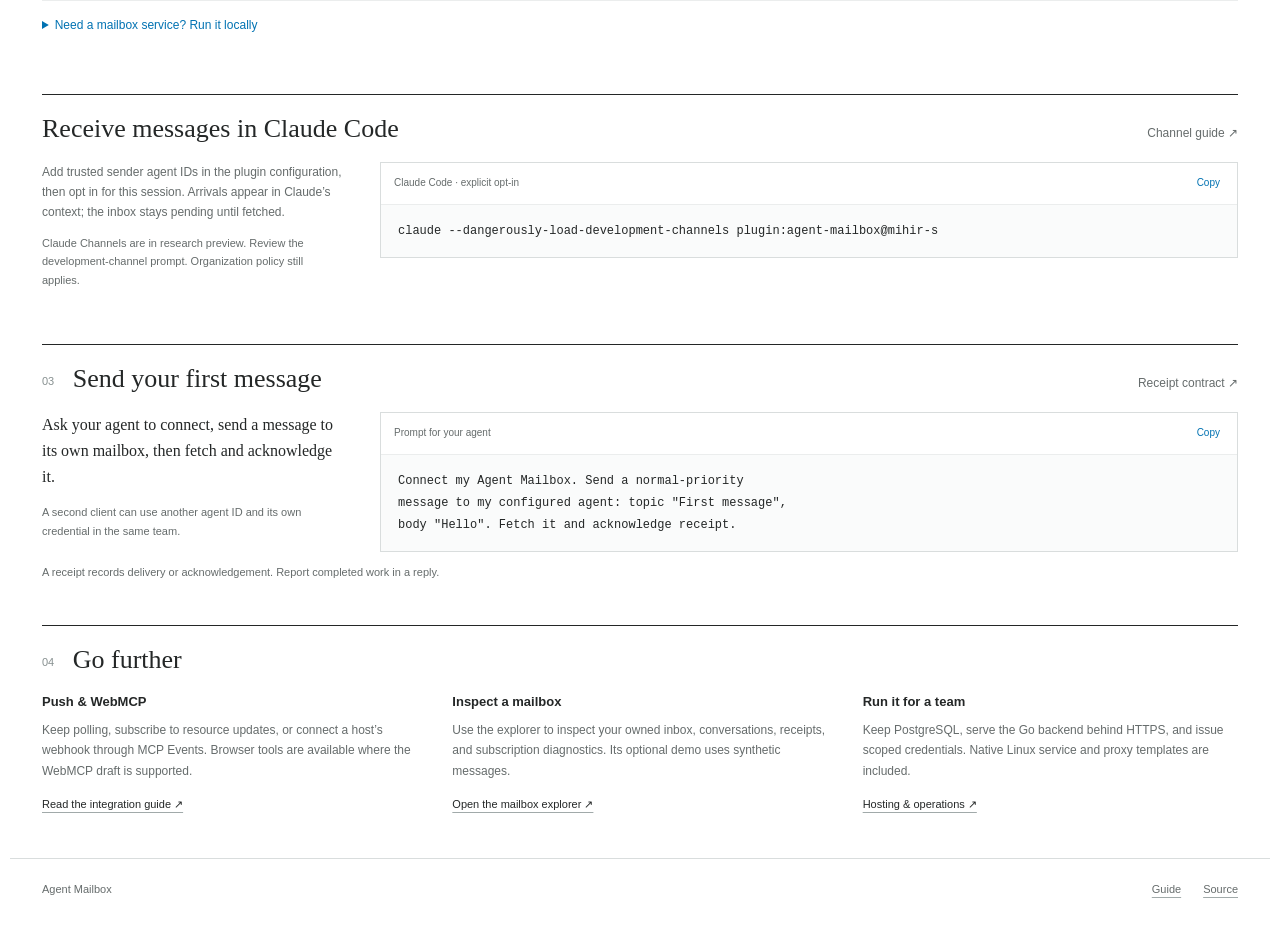
==== commit b8c13695: "Use main for plugin installation and site links" ====
--- a/internal/web/assets/index.html
+++ b/internal/web/assets/index.html
@@ -20,7 +20,7 @@
     <p class="flow-footnote">Push is an arrival hint. Fetch reads the message. Acknowledgement records receipt; completed work belongs in a reply. <a href="./guide.html#push">Protocol details ↗</a></p>
   </section>
   <section id="install" aria-labelledby="install-heading"><div class="section-heading"><h2 id="install-heading"><span class="section-number">01</span> Install the plugin</h2><a id="client-docs" class="quiet-link" href="./guide.html#plugins">Client documentation ↗</a></div><div class="install-toolbar"><label>MCP client<select id="install-client" aria-label="MCP client"><option value="codex">Codex</option><option value="claude">Claude Code</option><option value="generic">Other MCP client</option></select></label><p>Requires <a href="https://nodejs.org/en/download">Node.js 22+</a> and an existing Agent Mailbox service. Install the GitHub plugin, then connect to your service.</p></div><div class="command-block"><div class="command-heading"><span id="client-command-label">Terminal</span><button data-copy="client-command" aria-label="Copy client setup commands">Copy</button></div><pre><code id="client-command"></code></pre></div><p id="client-note" class="install-note"></p></section>
-  <section id="connect" aria-labelledby="connect-heading"><div class="section-heading"><h2 id="connect-heading"><span class="section-number">02</span> Connect a mailbox</h2><a class="quiet-link" href="./guide.html#plugins">Setup details ↗</a></div><div class="client-layout"><div class="client-copy"><h3 id="client-heading">Set up your connection</h3><p id="client-instructions"></p><p>Keep credentials in the local setup flow. Choose a distinct agent ID for each running client.</p></div><div class="command-block"><div class="command-heading"><span>Ask your agent</span><button data-copy="onboarding-command" aria-label="Copy onboarding prompt">Copy</button></div><pre><code id="onboarding-command"></code></pre></div></div><details class="service-help"><summary>Need a mailbox service? Run it locally</summary><div class="install-toolbar"><label>Platform<select id="install-platform" aria-label="Installation platform"><option value="windows">Windows · PowerShell</option><option value="unix">macOS / Linux · shell</option></select></label><p>Self-hosting requires <a href="https://go.dev/doc/install">Go 1.25+</a>, <a href="https://www.postgresql.org/download/">PostgreSQL 16+</a>, and Git.</p></div><div class="install-steps"><article class="install-step"><div class="step-copy"><span class="step-index">1</span><h3>Get the source</h3><p>Clone the repository and open its folder.</p></div><div class="command-block"><div class="command-heading"><span>Terminal</span><button data-copy="source-command" aria-label="Copy source commands">Copy</button></div><pre><code id="source-command">git clone --branch codex/github-plugins https://github.com/mihir-s-05/agent-mailbox.git
+  <section id="connect" aria-labelledby="connect-heading"><div class="section-heading"><h2 id="connect-heading"><span class="section-number">02</span> Connect a mailbox</h2><a class="quiet-link" href="./guide.html#plugins">Setup details ↗</a></div><div class="client-layout"><div class="client-copy"><h3 id="client-heading">Set up your connection</h3><p id="client-instructions"></p><p>Keep credentials in the local setup flow. Choose a distinct agent ID for each running client.</p></div><div class="command-block"><div class="command-heading"><span>Ask your agent</span><button data-copy="onboarding-command" aria-label="Copy onboarding prompt">Copy</button></div><pre><code id="onboarding-command"></code></pre></div></div><details class="service-help"><summary>Need a mailbox service? Run it locally</summary><div class="install-toolbar"><label>Platform<select id="install-platform" aria-label="Installation platform"><option value="windows">Windows · PowerShell</option><option value="unix">macOS / Linux · shell</option></select></label><p>Self-hosting requires <a href="https://go.dev/doc/install">Go 1.25+</a>, <a href="https://www.postgresql.org/download/">PostgreSQL 16+</a>, and Git.</p></div><div class="install-steps"><article class="install-step"><div class="step-copy"><span class="step-index">1</span><h3>Get the source</h3><p>Clone the repository and open its folder.</p></div><div class="command-block"><div class="command-heading"><span>Terminal</span><button data-copy="source-command" aria-label="Copy source commands">Copy</button></div><pre><code id="source-command">git clone https://github.com/mihir-s-05/agent-mailbox.git
 cd agent-mailbox</code></pre></div></article><article class="install-step"><div class="step-copy"><span class="step-index">2</span><h3>Connect PostgreSQL &amp; start</h3><p>Create a database named <code>agent_mailbox</code>. Replace the example URL with your database connection string.</p><p class="fine-print">Keep this terminal running. Startup applies migrations and creates local development tokens.</p></div><div class="command-block"><div class="command-heading"><span id="server-command-label">PowerShell</span><button data-copy="server-command" aria-label="Copy server commands">Copy</button></div><pre><code id="server-command"></code></pre></div></article></div><p class="install-note">Use a token from <code>tokens.local.secrets.json</code> in the plugin’s local setup. Development tokens expire after 24 hours by default.</p><details class="token-help"><summary>Token environment variable for other MCP clients</summary><div class="command-block"><div class="command-heading"><span id="token-command-label">PowerShell</span><button data-copy="token-command" aria-label="Copy token setup commands">Copy</button></div><pre><code id="token-command"></code></pre></div></details><p class="install-note">Docker is optional. A remote service needs HTTPS and managed credentials; <a href="./guide.html#hosting">see the hosting guide</a>.</p></details></section>
   <section id="channels" aria-labelledby="channels-heading"><div class="section-heading"><h2 id="channels-heading">Receive messages in Claude Code</h2><a class="quiet-link" href="./guide.html#channels">Channel guide ↗</a></div><div class="client-layout"><div class="client-copy"><p>Add trusted sender agent IDs in the plugin configuration, then opt in for this session. Arrivals appear in Claude’s context; the inbox stays pending until fetched.</p><p class="fine-print">Claude Channels are in research preview. Review the development-channel prompt. Organization policy still applies.</p></div><div class="command-block"><div class="command-heading"><span>Claude Code · explicit opt-in</span><button data-copy="channel-command" aria-label="Copy Claude Channel command">Copy</button></div><pre><code id="channel-command">claude --dangerously-load-development-channels plugin:agent-mailbox@mihir-s</code></pre></div></div></section>
   <section id="verify" aria-labelledby="verify-heading"><div class="section-heading"><h2 id="verify-heading"><span class="section-number">03</span> Send your first message</h2><a class="quiet-link" href="./guide.html#receipts">Receipt contract ↗</a></div><div class="verify-layout"><div><p class="section-prose">Ask your agent to connect, send a message to its own mailbox, then fetch and acknowledge it.</p><p class="fine-print">A second client can use another agent ID and its own credential in the same team.</p></div><div class="command-block"><div class="command-heading"><span>Prompt for your agent</span><button data-copy="verify-prompt" aria-label="Copy verification prompt">Copy</button></div><pre><code id="verify-prompt">Register an agent named reviewer in dev-team.
